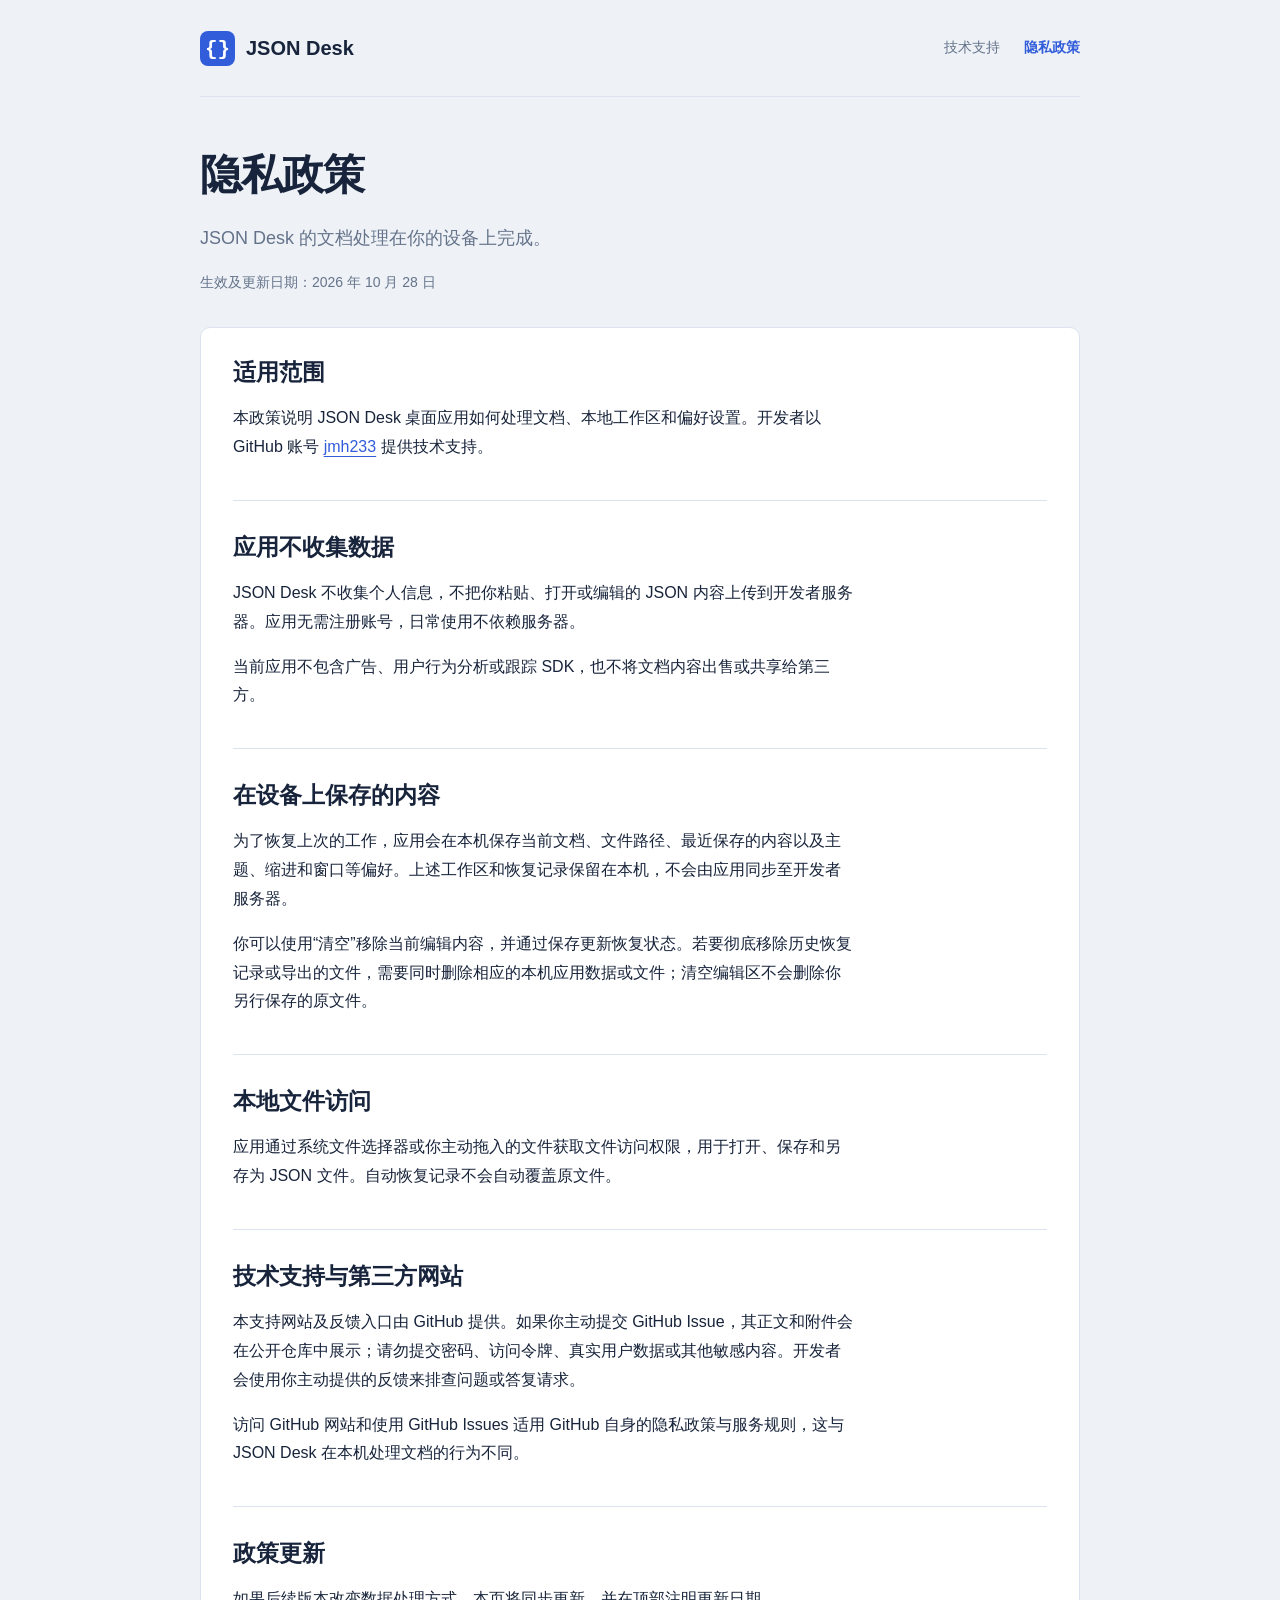
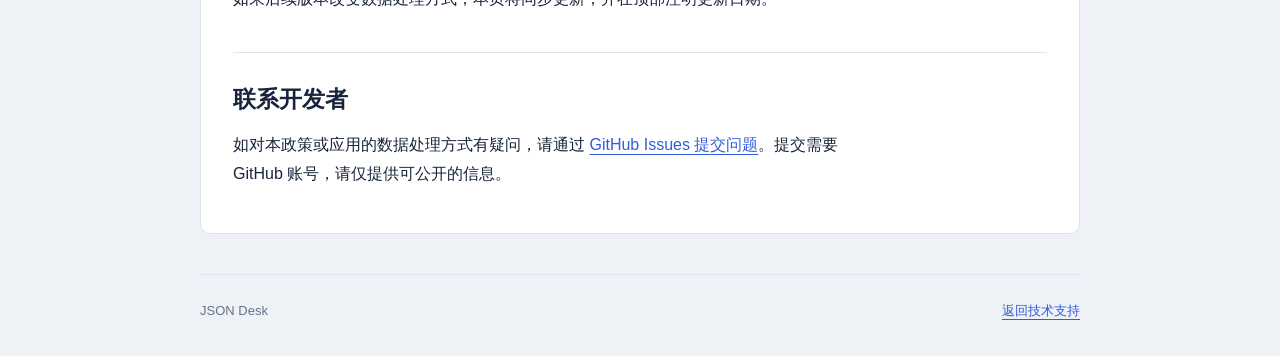
==== privacy.html @ a4baf4c8 "Add JSON Desk support website and privacy policy" ====
<!doctype html>
<html lang="zh-CN">
<head><meta charset="utf-8"><meta name="viewport" content="width=device-width,initial-scale=1"><meta name="description" content="JSON Desk 隐私政策：文档在本机处理和保存，应用不收集个人信息或上传 JSON 内容。"><title>隐私政策 · JSON Desk</title><link rel="stylesheet" href="styles.css"></head>
<body>
<a class="skip" href="#main">跳到内容</a>
<header><a class="brand" href="./"><span class="mark" aria-hidden="true">{}</span>JSON Desk</a><nav aria-label="主要导航"><a href="./">技术支持</a><a href="privacy.html" aria-current="page">隐私政策</a></nav></header>
<main id="main"><h1>隐私政策</h1><p class="lead">JSON Desk 的文档处理在你的设备上完成。</p><p class="date">生效及更新日期：2026 年 10 月 28 日</p>
<div class="policy">
<section><h2>适用范围</h2><p>本政策说明 JSON Desk 桌面应用如何处理文档、本地工作区和偏好设置。开发者以 GitHub 账号 <a href="https://github.com/jmh233">jmh233</a> 提供技术支持。</p></section>
<section><h2>应用不收集数据</h2><p>JSON Desk 不收集个人信息，不把你粘贴、打开或编辑的 JSON 内容上传到开发者服务器。应用无需注册账号，日常使用不依赖服务器。</p><p>当前应用不包含广告、用户行为分析或跟踪 SDK，也不将文档内容出售或共享给第三方。</p></section>
<section><h2>在设备上保存的内容</h2><p>为了恢复上次的工作，应用会在本机保存当前文档、文件路径、最近保存的内容以及主题、缩进和窗口等偏好。上述工作区和恢复记录保留在本机，不会由应用同步至开发者服务器。</p><p>你可以使用“清空”移除当前编辑内容，并通过保存更新恢复状态。若要彻底移除历史恢复记录或导出的文件，需要同时删除相应的本机应用数据或文件；清空编辑区不会删除你另行保存的原文件。</p></section>
<section><h2>本地文件访问</h2><p>应用通过系统文件选择器或你主动拖入的文件获取文件访问权限，用于打开、保存和另存为 JSON 文件。自动恢复记录不会自动覆盖原文件。</p></section>
<section><h2>技术支持与第三方网站</h2><p>本支持网站及反馈入口由 GitHub 提供。如果你主动提交 GitHub Issue，其正文和附件会在公开仓库中展示；请勿提交密码、访问令牌、真实用户数据或其他敏感内容。开发者会使用你主动提供的反馈来排查问题或答复请求。</p><p>访问 GitHub 网站和使用 GitHub Issues 适用 GitHub 自身的隐私政策与服务规则，这与 JSON Desk 在本机处理文档的行为不同。</p></section>
<section><h2>政策更新</h2><p>如果后续版本改变数据处理方式，本页将同步更新，并在顶部注明更新日期。</p></section>
<section><h2>联系开发者</h2><p>如对本政策或应用的数据处理方式有疑问，请通过 <a href="https://github.com/jmh233/json-desk-support/issues/new">GitHub Issues 提交问题</a>。提交需要 GitHub 账号，请仅提供可公开的信息。</p></section>
</div></main><footer><span>JSON Desk</span><a href="./">返回技术支持</a></footer>
</body></html>
---- styles.css ----
:root{color-scheme:light;--shell:#eef2f7;--paper:#fff;--ink:#18243b;--muted:#65738a;--rule:#dce3ee;--action:#315cda;font-family:-apple-system,BlinkMacSystemFont,"Segoe UI","PingFang SC","Microsoft YaHei",sans-serif}
*{box-sizing:border-box}body{margin:0;background:var(--shell);color:var(--ink);font-size:16px;line-height:1.8;-webkit-font-smoothing:antialiased}a{color:var(--action);text-underline-offset:4px}a:hover{text-decoration-thickness:2px}a:focus-visible,summary:focus-visible{outline:3px solid var(--action);outline-offset:5px}header,main,footer{width:min(880px,calc(100% - 48px));margin:auto}header{display:flex;align-items:center;justify-content:space-between;gap:24px;padding:30px 0;border-bottom:1px solid var(--rule)}.brand{display:inline-flex;align-items:center;gap:11px;color:var(--ink);font-weight:650;text-decoration:none;font-size:20px;white-space:nowrap}.mark{display:grid;place-items:center;width:35px;height:35px;border-radius:8px;background:var(--action);color:white;font-family:Menlo,Consolas,monospace;font-size:21px}nav{display:flex;gap:24px;font-size:14px}nav a{color:var(--muted);text-decoration:none}nav a[aria-current=page]{color:var(--action);font-weight:600}main{padding:52px 0 40px}h1{font-size:42px;letter-spacing:-1px;line-height:1.25;margin:0 0 20px;font-weight:650}h2{font-size:23px;line-height:1.4;margin:0 0 16px;font-weight:620}p{margin:0 0 16px;max-width:70ch}.lead{font-size:18px;color:var(--muted);max-width:44ch}.actions{display:flex;align-items:center;gap:24px;flex-wrap:wrap;margin:28px 0 12px}.button{display:inline-flex;padding:10px 22px;border-radius:7px;text-decoration:none;font-weight:600;color:white;background:var(--action)}.button:hover{background:#274bb8;text-decoration:none}.note,.date{font-size:14px;color:var(--muted)}section{border-top:1px solid var(--rule);margin-top:38px;padding-top:30px}ul,ol{padding-left:23px;margin:10px 0 20px}li{padding-left:3px;margin:7px 0}details{padding:16px 0;border-bottom:1px solid var(--rule)}summary{font-weight:570;cursor:pointer}details p{margin:13px 0 0;padding-left:19px;color:var(--muted)}code,kbd{font-family:Menlo,Consolas,monospace;background:#e3e9f3;border-radius:4px;padding:2px 5px;font-size:.88em}.policy{padding:28px 32px;background:var(--paper);border:1px solid var(--rule);border-radius:10px;margin-top:32px}.policy section:first-child{border:0;margin-top:0;padding-top:0}footer{border-top:1px solid var(--rule);padding:24px 0 34px;color:var(--muted);font-size:13px;display:flex;gap:20px;justify-content:space-between}.skip{position:fixed;top:-80px;left:16px;background:white;padding:8px 16px;z-index:5}.skip:focus{top:10px}@media(max-width:560px){header,main,footer{width:calc(100% - 36px)}header{padding:22px 0;gap:14px;align-items:flex-start;flex-wrap:wrap}nav{gap:20px}main{padding-top:36px}h1{font-size:34px}.lead{font-size:17px}.policy{padding:22px 20px}.actions{gap:18px}footer{flex-direction:column;gap:8px}}
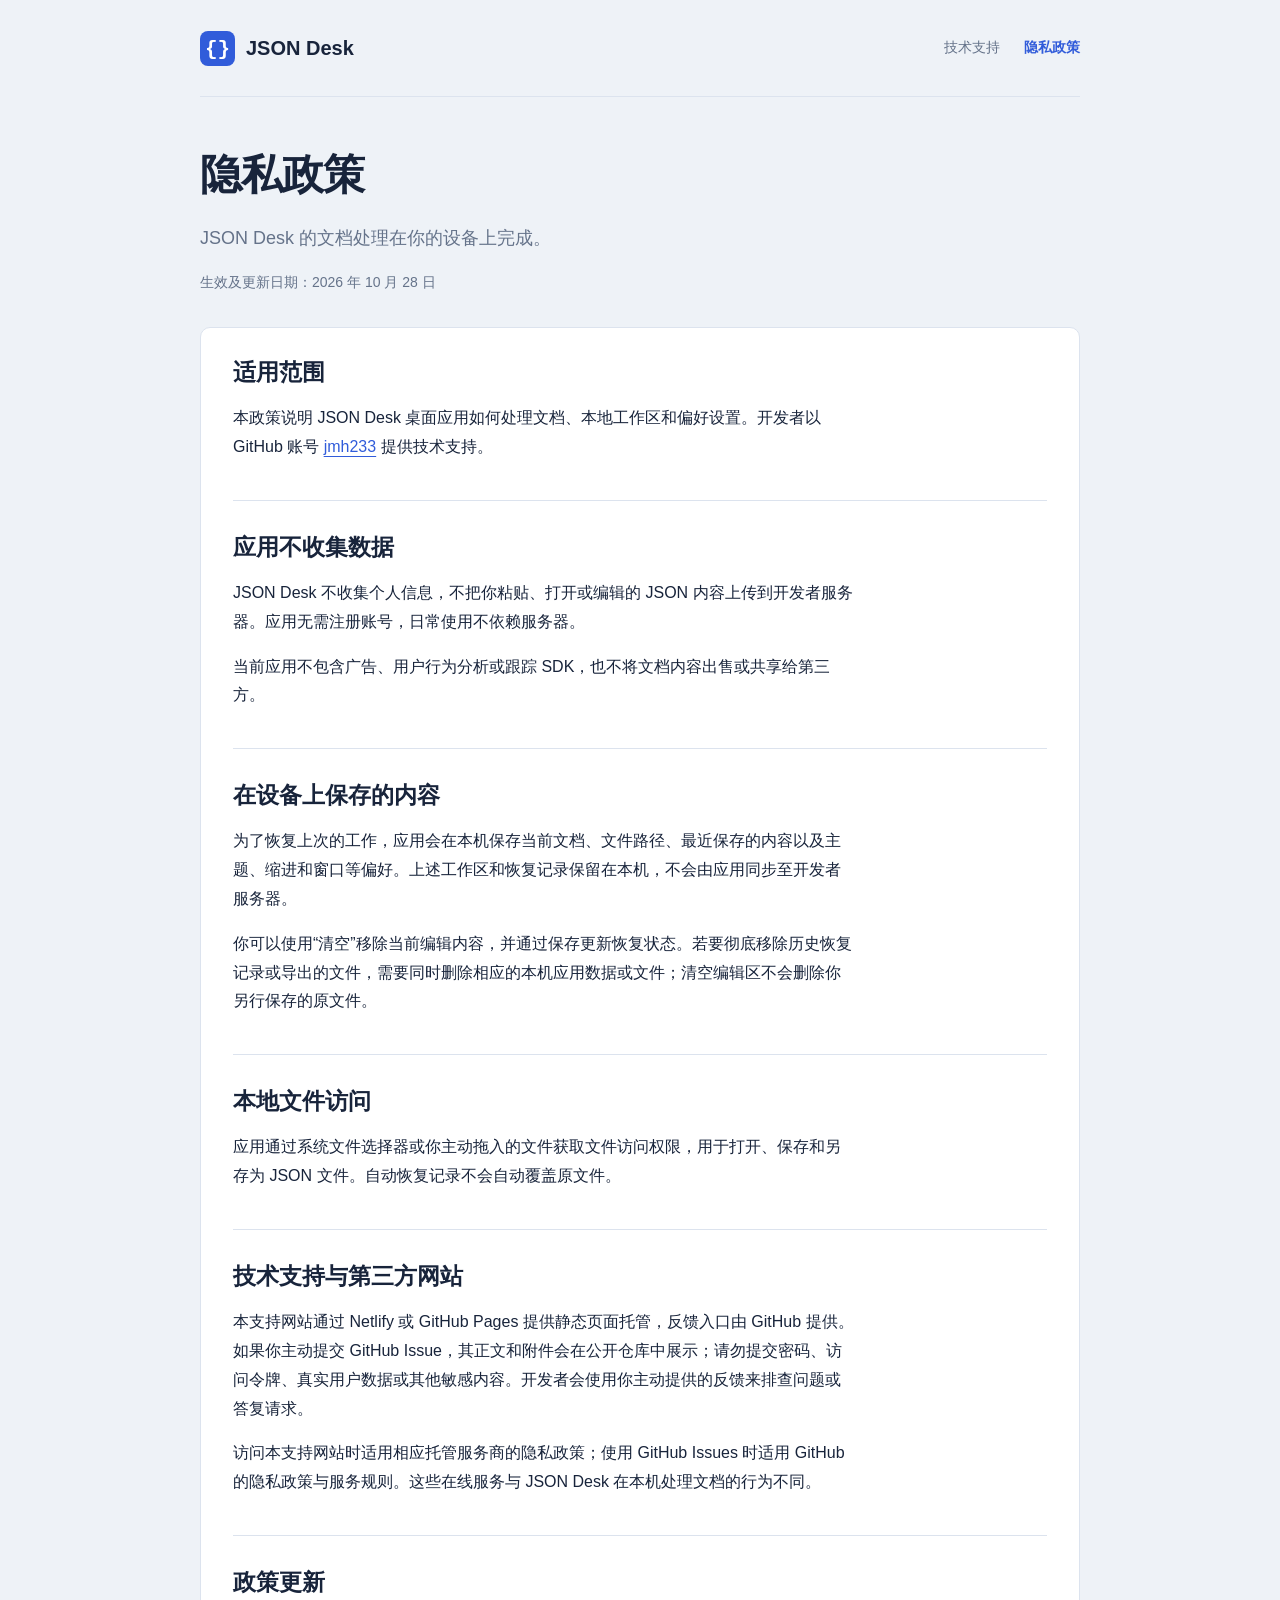
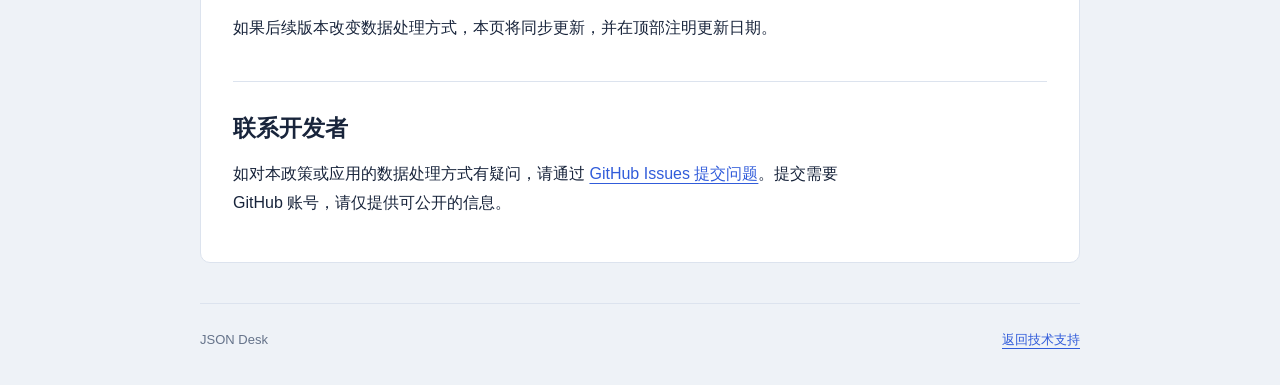
==== commit 3c343378: "Use Netlify URLs and update hosting disclosure" ====
--- a/privacy.html
+++ b/privacy.html
@@ -10,7 +10,7 @@
 <section><h2>应用不收集数据</h2><p>JSON Desk 不收集个人信息，不把你粘贴、打开或编辑的 JSON 内容上传到开发者服务器。应用无需注册账号，日常使用不依赖服务器。</p><p>当前应用不包含广告、用户行为分析或跟踪 SDK，也不将文档内容出售或共享给第三方。</p></section>
 <section><h2>在设备上保存的内容</h2><p>为了恢复上次的工作，应用会在本机保存当前文档、文件路径、最近保存的内容以及主题、缩进和窗口等偏好。上述工作区和恢复记录保留在本机，不会由应用同步至开发者服务器。</p><p>你可以使用“清空”移除当前编辑内容，并通过保存更新恢复状态。若要彻底移除历史恢复记录或导出的文件，需要同时删除相应的本机应用数据或文件；清空编辑区不会删除你另行保存的原文件。</p></section>
 <section><h2>本地文件访问</h2><p>应用通过系统文件选择器或你主动拖入的文件获取文件访问权限，用于打开、保存和另存为 JSON 文件。自动恢复记录不会自动覆盖原文件。</p></section>
-<section><h2>技术支持与第三方网站</h2><p>本支持网站及反馈入口由 GitHub 提供。如果你主动提交 GitHub Issue，其正文和附件会在公开仓库中展示；请勿提交密码、访问令牌、真实用户数据或其他敏感内容。开发者会使用你主动提供的反馈来排查问题或答复请求。</p><p>访问 GitHub 网站和使用 GitHub Issues 适用 GitHub 自身的隐私政策与服务规则，这与 JSON Desk 在本机处理文档的行为不同。</p></section>
+<section><h2>技术支持与第三方网站</h2><p>本支持网站通过 Netlify 或 GitHub Pages 提供静态页面托管，反馈入口由 GitHub 提供。如果你主动提交 GitHub Issue，其正文和附件会在公开仓库中展示；请勿提交密码、访问令牌、真实用户数据或其他敏感内容。开发者会使用你主动提供的反馈来排查问题或答复请求。</p><p>访问本支持网站时适用相应托管服务商的隐私政策；使用 GitHub Issues 时适用 GitHub 的隐私政策与服务规则。这些在线服务与 JSON Desk 在本机处理文档的行为不同。</p></section>
 <section><h2>政策更新</h2><p>如果后续版本改变数据处理方式，本页将同步更新，并在顶部注明更新日期。</p></section>
 <section><h2>联系开发者</h2><p>如对本政策或应用的数据处理方式有疑问，请通过 <a href="https://github.com/jmh233/json-desk-support/issues/new">GitHub Issues 提交问题</a>。提交需要 GitHub 账号，请仅提供可公开的信息。</p></section>
 </div></main><footer><span>JSON Desk</span><a href="./">返回技术支持</a></footer>
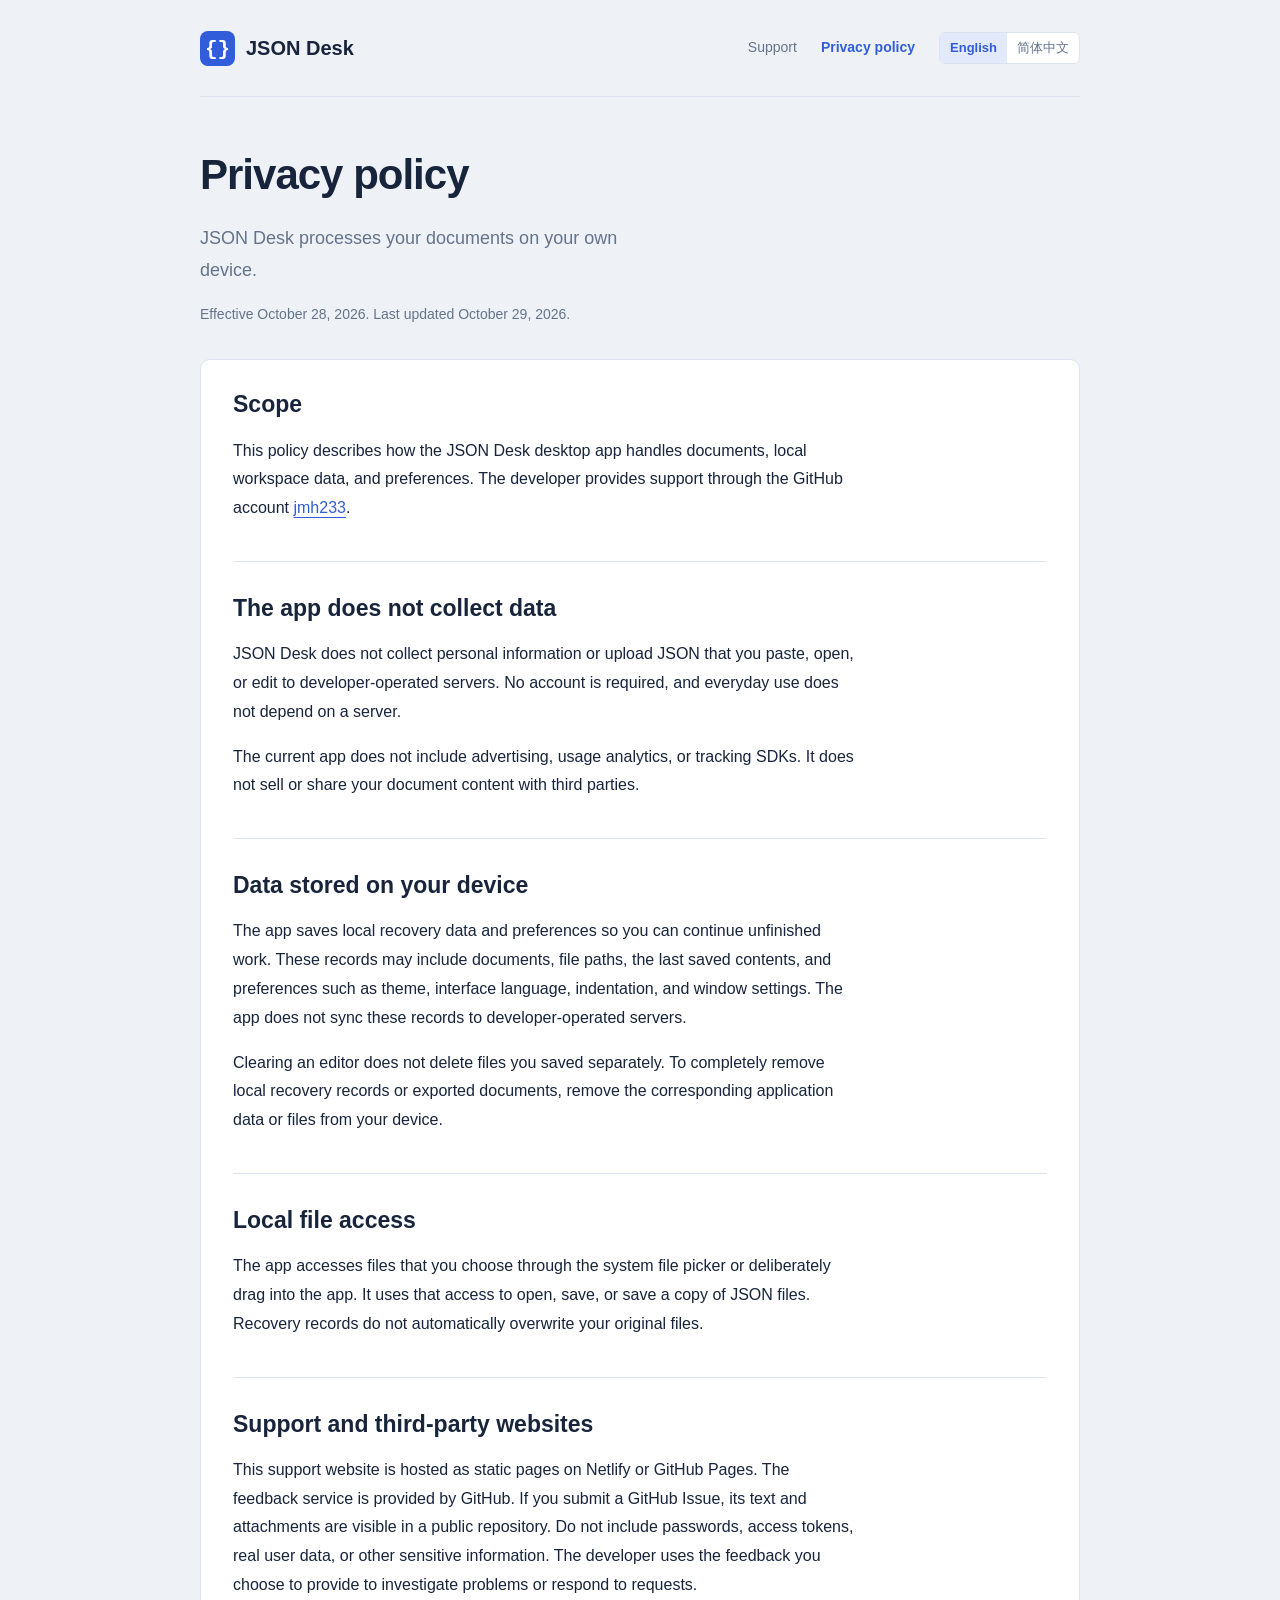
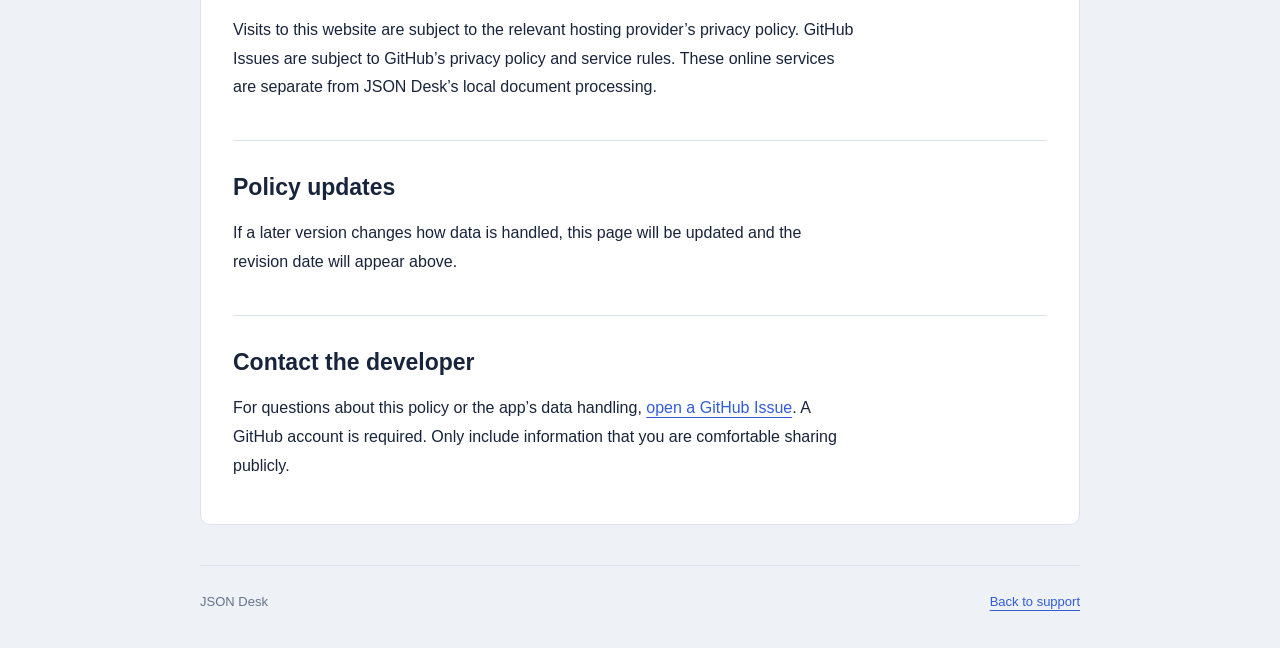
==== commit 29618896: "Add English default and Chinese support pages" ====
--- a/privacy.html
+++ b/privacy.html
@@ -1,17 +1,56 @@
 <!doctype html>
-<html lang="zh-CN">
-<head><meta charset="utf-8"><meta name="viewport" content="width=device-width,initial-scale=1"><meta name="description" content="JSON Desk 隐私政策：文档在本机处理和保存，应用不收集个人信息或上传 JSON 内容。"><title>隐私政策 · JSON Desk</title><link rel="stylesheet" href="styles.css"></head>
+<html lang="en">
+<head>
+<meta charset="utf-8">
+<meta name="viewport" content="width=device-width,initial-scale=1">
+<meta name="description" content="JSON Desk privacy policy: local document processing, recovery data, file access, and GitHub support.">
+<title>Privacy policy · JSON Desk</title>
+<link rel="stylesheet" href="styles.css">
+<link rel="canonical" href="https://json-desk-support.netlify.app/privacy">
+<link rel="alternate" hreflang="en" href="https://json-desk-support.netlify.app/privacy">
+<link rel="alternate" hreflang="zh-Hans" href="https://json-desk-support.netlify.app/privacy-zh">
+<link rel="alternate" hreflang="x-default" href="https://json-desk-support.netlify.app/privacy">
+</head>
 <body>
-<a class="skip" href="#main">跳到内容</a>
-<header><a class="brand" href="./"><span class="mark" aria-hidden="true">{}</span>JSON Desk</a><nav aria-label="主要导航"><a href="./">技术支持</a><a href="privacy.html" aria-current="page">隐私政策</a></nav></header>
-<main id="main"><h1>隐私政策</h1><p class="lead">JSON Desk 的文档处理在你的设备上完成。</p><p class="date">生效及更新日期：2026 年 10 月 28 日</p>
+<a class="skip" href="#main">Skip to content</a>
+<header>
+<a class="brand" href="./"><span class="mark" aria-hidden="true">{}</span>JSON Desk</a>
+<div class="header-tools">
+<nav aria-label="Main navigation"><a href="./">Support</a><a href="privacy.html" aria-current="page">Privacy policy</a></nav>
+<nav class="language-switch" aria-label="Choose language"><a href="privacy.html" lang="en" hreflang="en" aria-current="page">English</a><a href="privacy-zh.html" lang="zh-CN" hreflang="zh-Hans">简体中文</a></nav>
+</div>
+</header>
+<main id="main">
+<h1>Privacy policy</h1>
+<p class="lead">JSON Desk processes your documents on your own device.</p>
+<p class="date">Effective October 28, 2026. Last updated October 29, 2026.</p>
 <div class="policy">
-<section><h2>适用范围</h2><p>本政策说明 JSON Desk 桌面应用如何处理文档、本地工作区和偏好设置。开发者以 GitHub 账号 <a href="https://github.com/jmh233">jmh233</a> 提供技术支持。</p></section>
-<section><h2>应用不收集数据</h2><p>JSON Desk 不收集个人信息，不把你粘贴、打开或编辑的 JSON 内容上传到开发者服务器。应用无需注册账号，日常使用不依赖服务器。</p><p>当前应用不包含广告、用户行为分析或跟踪 SDK，也不将文档内容出售或共享给第三方。</p></section>
-<section><h2>在设备上保存的内容</h2><p>为了恢复上次的工作，应用会在本机保存当前文档、文件路径、最近保存的内容以及主题、缩进和窗口等偏好。上述工作区和恢复记录保留在本机，不会由应用同步至开发者服务器。</p><p>你可以使用“清空”移除当前编辑内容，并通过保存更新恢复状态。若要彻底移除历史恢复记录或导出的文件，需要同时删除相应的本机应用数据或文件；清空编辑区不会删除你另行保存的原文件。</p></section>
-<section><h2>本地文件访问</h2><p>应用通过系统文件选择器或你主动拖入的文件获取文件访问权限，用于打开、保存和另存为 JSON 文件。自动恢复记录不会自动覆盖原文件。</p></section>
-<section><h2>技术支持与第三方网站</h2><p>本支持网站通过 Netlify 或 GitHub Pages 提供静态页面托管，反馈入口由 GitHub 提供。如果你主动提交 GitHub Issue，其正文和附件会在公开仓库中展示；请勿提交密码、访问令牌、真实用户数据或其他敏感内容。开发者会使用你主动提供的反馈来排查问题或答复请求。</p><p>访问本支持网站时适用相应托管服务商的隐私政策；使用 GitHub Issues 时适用 GitHub 的隐私政策与服务规则。这些在线服务与 JSON Desk 在本机处理文档的行为不同。</p></section>
-<section><h2>政策更新</h2><p>如果后续版本改变数据处理方式，本页将同步更新，并在顶部注明更新日期。</p></section>
-<section><h2>联系开发者</h2><p>如对本政策或应用的数据处理方式有疑问，请通过 <a href="https://github.com/jmh233/json-desk-support/issues/new">GitHub Issues 提交问题</a>。提交需要 GitHub 账号，请仅提供可公开的信息。</p></section>
-</div></main><footer><span>JSON Desk</span><a href="./">返回技术支持</a></footer>
-</body></html>
+<section><h2>Scope</h2>
+<p>This policy describes how the JSON Desk desktop app handles documents, local workspace data, and preferences. The developer provides support through the GitHub account <a href="https://github.com/jmh233">jmh233</a>.</p>
+</section>
+<section><h2>The app does not collect data</h2>
+<p>JSON Desk does not collect personal information or upload JSON that you paste, open, or edit to developer-operated servers. No account is required, and everyday use does not depend on a server.</p>
+<p>The current app does not include advertising, usage analytics, or tracking SDKs. It does not sell or share your document content with third parties.</p>
+</section>
+<section><h2>Data stored on your device</h2>
+<p>The app saves local recovery data and preferences so you can continue unfinished work. These records may include documents, file paths, the last saved contents, and preferences such as theme, interface language, indentation, and window settings. The app does not sync these records to developer-operated servers.</p>
+<p>Clearing an editor does not delete files you saved separately. To completely remove local recovery records or exported documents, remove the corresponding application data or files from your device.</p>
+</section>
+<section><h2>Local file access</h2>
+<p>The app accesses files that you choose through the system file picker or deliberately drag into the app. It uses that access to open, save, or save a copy of JSON files. Recovery records do not automatically overwrite your original files.</p>
+</section>
+<section><h2>Support and third-party websites</h2>
+<p>This support website is hosted as static pages on Netlify or GitHub Pages. The feedback service is provided by GitHub. If you submit a GitHub Issue, its text and attachments are visible in a public repository. Do not include passwords, access tokens, real user data, or other sensitive information. The developer uses the feedback you choose to provide to investigate problems or respond to requests.</p>
+<p>Visits to this website are subject to the relevant hosting provider’s privacy policy. GitHub Issues are subject to GitHub’s privacy policy and service rules. These online services are separate from JSON Desk’s local document processing.</p>
+</section>
+<section><h2>Policy updates</h2>
+<p>If a later version changes how data is handled, this page will be updated and the revision date will appear above.</p>
+</section>
+<section><h2>Contact the developer</h2>
+<p>For questions about this policy or the app’s data handling, <a href="https://github.com/jmh233/json-desk-support/issues/new">open a GitHub Issue</a>. A GitHub account is required. Only include information that you are comfortable sharing publicly.</p>
+</section>
+</div>
+</main>
+<footer><span>JSON Desk</span><a href="./">Back to support</a></footer>
+</body>
+</html>
--- a/styles.css
+++ b/styles.css
@@ -1,2 +1,9 @@
 :root{color-scheme:light;--shell:#eef2f7;--paper:#fff;--ink:#18243b;--muted:#65738a;--rule:#dce3ee;--action:#315cda;font-family:-apple-system,BlinkMacSystemFont,"Segoe UI","PingFang SC","Microsoft YaHei",sans-serif}
 *{box-sizing:border-box}body{margin:0;background:var(--shell);color:var(--ink);font-size:16px;line-height:1.8;-webkit-font-smoothing:antialiased}a{color:var(--action);text-underline-offset:4px}a:hover{text-decoration-thickness:2px}a:focus-visible,summary:focus-visible{outline:3px solid var(--action);outline-offset:5px}header,main,footer{width:min(880px,calc(100% - 48px));margin:auto}header{display:flex;align-items:center;justify-content:space-between;gap:24px;padding:30px 0;border-bottom:1px solid var(--rule)}.brand{display:inline-flex;align-items:center;gap:11px;color:var(--ink);font-weight:650;text-decoration:none;font-size:20px;white-space:nowrap}.mark{display:grid;place-items:center;width:35px;height:35px;border-radius:8px;background:var(--action);color:white;font-family:Menlo,Consolas,monospace;font-size:21px}nav{display:flex;gap:24px;font-size:14px}nav a{color:var(--muted);text-decoration:none}nav a[aria-current=page]{color:var(--action);font-weight:600}main{padding:52px 0 40px}h1{font-size:42px;letter-spacing:-1px;line-height:1.25;margin:0 0 20px;font-weight:650}h2{font-size:23px;line-height:1.4;margin:0 0 16px;font-weight:620}p{margin:0 0 16px;max-width:70ch}.lead{font-size:18px;color:var(--muted);max-width:44ch}.actions{display:flex;align-items:center;gap:24px;flex-wrap:wrap;margin:28px 0 12px}.button{display:inline-flex;padding:10px 22px;border-radius:7px;text-decoration:none;font-weight:600;color:white;background:var(--action)}.button:hover{background:#274bb8;text-decoration:none}.note,.date{font-size:14px;color:var(--muted)}section{border-top:1px solid var(--rule);margin-top:38px;padding-top:30px}ul,ol{padding-left:23px;margin:10px 0 20px}li{padding-left:3px;margin:7px 0}details{padding:16px 0;border-bottom:1px solid var(--rule)}summary{font-weight:570;cursor:pointer}details p{margin:13px 0 0;padding-left:19px;color:var(--muted)}code,kbd{font-family:Menlo,Consolas,monospace;background:#e3e9f3;border-radius:4px;padding:2px 5px;font-size:.88em}.policy{padding:28px 32px;background:var(--paper);border:1px solid var(--rule);border-radius:10px;margin-top:32px}.policy section:first-child{border:0;margin-top:0;padding-top:0}footer{border-top:1px solid var(--rule);padding:24px 0 34px;color:var(--muted);font-size:13px;display:flex;gap:20px;justify-content:space-between}.skip{position:fixed;top:-80px;left:16px;background:white;padding:8px 16px;z-index:5}.skip:focus{top:10px}@media(max-width:560px){header,main,footer{width:calc(100% - 36px)}header{padding:22px 0;gap:14px;align-items:flex-start;flex-wrap:wrap}nav{gap:20px}main{padding-top:36px}h1{font-size:34px}.lead{font-size:17px}.policy{padding:22px 20px}.actions{gap:18px}footer{flex-direction:column;gap:8px}}
+
+.header-tools{display:flex;align-items:center;justify-content:flex-end;gap:24px;flex-wrap:wrap}
+.language-switch{display:inline-flex;gap:0;flex-shrink:0;overflow:hidden;border:1px solid var(--rule);border-radius:6px;background:var(--paper);font-size:13px}
+.language-switch a{padding:5px 10px;color:var(--muted);line-height:1.5;white-space:nowrap}
+.language-switch a[aria-current="page"]{background:#e2e9fb;color:var(--action);font-weight:600}
+.language-switch a:focus-visible{outline-offset:-3px}
+@media(max-width:650px){header{align-items:flex-start;flex-wrap:wrap}.header-tools{justify-content:flex-start;gap:16px}}
